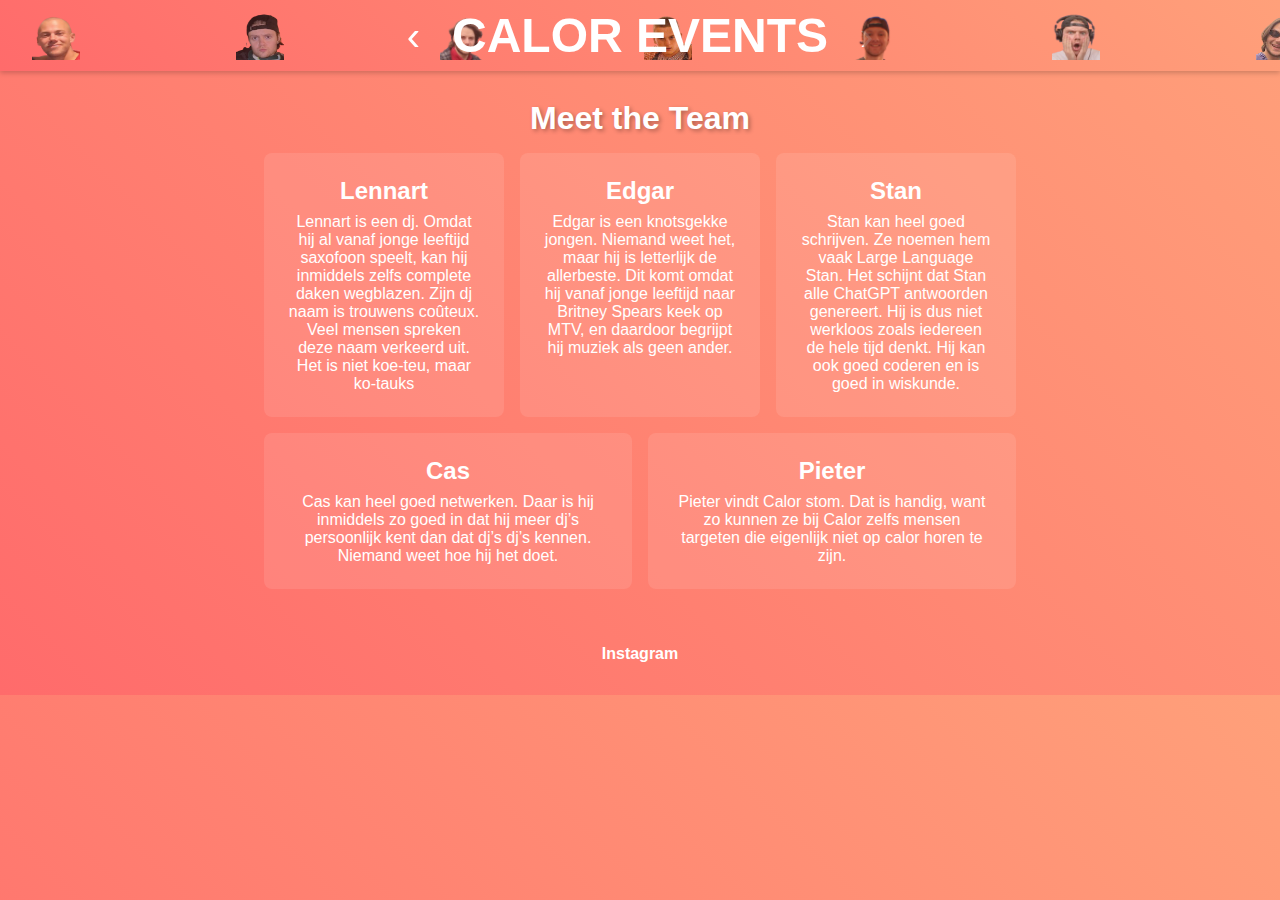
==== about.html @ 2abdaaf2 "nieuw design" ====
<!DOCTYPE html>
<html lang="en">
<head>
  <meta charset="UTF-8" />
  <meta name="description" content="Learn more about CALOR Events - Your ultimate party experience in Nijmegen and Arnhem." />
  <meta name="viewport" content="width=device-width, initial-scale=1.0" />
  <link rel="stylesheet" href="styles.css"> <!-- Link to your shared CSS file -->
  <title>About CALOR</title>
</head>
<body>

  <!-- Header -->
  <header>
    <header>
        <div class="background-images">
            <img src="pics/test 9 stan.png"     alt="Decorative background">
            <img src="pics/test 4 ctx.png"      alt="Decorative background">
            <img src="pics/test 1.png"          alt="Decorative background">
            <img src="pics/test 12 pieter.png"  alt="Decorative background">
            <img src="pics/test 5 ctx.png"      alt="Decorative background">
            <img src="pics/test 6 ctx.png"      alt="Decorative background">
            <img src="pics/test 3.png"          alt="Decorative background">
            <img src="pics/test 7 cas.png"      alt="Decorative background">
            <img src="pics/test 8 stan.png"     alt="Decorative background">
            <img src="pics/test 11 pieter.png"  alt="Decorative background">
            <img src="pics/test 13 pieter.png"  alt="Decorative background">
            <img src="pics/test 2.png"          alt="Decorative background">
            <img src="pics/test 10 pieter.png"  alt="Decorative background">
        </div>
      <a href="index.html" class="nav-arrow">‹</a>
      <h1>CALOR EVENTS</h1>
      <a href="about.html" class="nav-arrow">›</a>
    </header>
  </header>

  <!-- Main Content -->
  <main>
    
    <!-- About Section 
    <section class="intro">
      <h2>Waarom zijn wij zo cool?</h2>
      <p>
        CALOR is more than just an event - it's an experience. Born in the heart of Nijmegen, 
        we bring the hottest parties to the region, always sold out, always unforgettable. 
        Our mission is to create a space where everyone can feel the heat of the music, 
        the energy of the crowd, and the warmth of the community.
      </p>
    </section>
    -->

    <!-- Team Section -->
    <section class="team">
      <h2>Meet the Team</h2>
      <div class="team-members">
        <div class="member">
          <h3>Lennart</h3>
          <p>Lennart is een dj. Omdat hij al vanaf jonge leeftijd saxofoon speelt, kan hij inmiddels 
            zelfs complete daken wegblazen. Zijn dj naam is trouwens coûteux. Veel mensen spreken 
            deze naam verkeerd uit. Het is niet koe-teu, maar ko-tauks</p>
        </div>
        <div class="member">
            <h3>Edgar</h3>
            <p>Edgar is een knotsgekke jongen. Niemand weet het, maar hij is letterlijk de allerbeste. 
                Dit komt omdat hij vanaf jonge leeftijd naar Britney Spears keek op MTV, en daardoor 
                begrijpt hij muziek als geen ander. </p>
          </div>
          <div class="member">
            <h3>Stan</h3>
            <p>Stan kan heel goed schrijven. Ze noemen hem vaak Large Language Stan. Het schijnt dat 
                Stan alle ChatGPT antwoorden genereert. Hij is dus niet werkloos zoals iedereen de 
                hele tijd denkt. Hij kan ook goed coderen en is goed in wiskunde. </p>
          </div>
          <div class="member">
            <h3>Cas</h3>
            <p>Cas kan heel goed netwerken. Daar is hij inmiddels zo goed in dat hij meer dj’s 
              persoonlijk kent dan dat dj’s dj’s kennen. Niemand weet hoe hij het doet. </p>
          </div>
          <div class="member">
            <h3>Pieter</h3>
            <p>Pieter vindt Calor stom. Dat is handig, want zo kunnen ze bij Calor zelfs mensen 
              targeten die eigenlijk niet op calor horen te zijn. </p>
          </div>
      </div>
    </section>

  <!-- Footer -->
  <footer class="social-media">
    <a href="https://www.instagram.com/calor.events/" target="_blank">Instagram</a>
  </footer>

</body>
</html>
---- styles.css ----
/* Body & Background */
body {
  font-family: Arial, sans-serif;
  background: linear-gradient(45deg, #FF6B6B, #FFA07A);
  color: #fff;
  text-align: center;
  /*padding-top: 0;*/
  padding-top: 120px;
}
* {
  margin: 0;
  padding: 0;
  box-sizing: border-box;
}
/* Updated Header CSS */
header {
  position: fixed;
  top: 0;
  width: 100%;
  display: flex;
  align-items: center;
  justify-content: center;
  padding: 0.5rem 1rem;
  background: linear-gradient(45deg, #FF6B6B, #FFA07A);
  z-index: 1000;
  box-shadow: 0 2px 5px rgba(0,0,0,0.2);
  gap: 1rem;
  overflow: hidden;
}

header h1 {
  margin: 0;
  z-index: 500;
  font-size: 3rem;
  order: 2; /* Places CALOR in the middle */
}

.background-images {
  position: absolute;
  top: 0;
  left: 0;
  right: 0;
  bottom: 0;
  display: flex;
  justify-content: space-between;
  align-items: center;
  padding: 0 32px;
  opacity: 0.8;
  width: 200%;
  animation: scroll 20s linear infinite;
}

.background-images img {
  width: 48px;
  height: 48px;
}

.image-set {
  display: flex;
  justify-content: space-around;
  min-width: 100%;
}
@keyframes scroll {
  0% {
    transform: translateX(0);
  }
  100% {
    transform: translateX(-50%);
  }
}
.nav-arrow {
  text-decoration: none;
  color: white;
  font-size: 2.5rem;
  line-height: 1;
  padding: 0 1rem;
  transition: transform 0.2s;
  order: 1; /* Left arrow */
}

.nav-arrow:last-child {
  order: 3; /* Right arrow */
}

.nav-arrow:hover {
  transform: scale(1.2);
  text-shadow: 0 0 10px rgba(255,255,255,0.5);
}

/* Adjust body padding */
body {
  padding-top: 60px; /* Reduced from 120px */
}

/* Optional: Add subtle animation to arrows */
@keyframes pulse {
  0% { transform: scale(1); }
  50% { transform: scale(1.1); }
  100% { transform: scale(1); }
}

.nav-arrow {
  animation: pulse 2s infinite;
}

/* About Page Specific Styles */
.intro {
  margin: 1.5rem auto;
  width: 90%;
  max-width: 800px;
  background-color: rgba(255, 255, 255, 0.1);
  padding: 1.5rem;
  border-radius: 8px;
}

.team {
  margin: 1rem auto;
  width: 100%;
  max-width: 800px;
  background-color:transparent;
  padding: 1.5rem;
  border-radius: 8px;
}

.team-members {
  display: flex;
  justify-content: space-around;
  flex-wrap: wrap;
  gap: 1rem;
  margin-top: 1rem;
}

.member {
  text-align: center;
  background-color: rgba(255, 255, 255, 0.1);
  padding: 1.5rem;
  border-radius: 8px;
  flex: 1 1 200px;
}

h2 {
  font-size: 2rem;
  margin-bottom: 1rem;
  text-shadow: 2px 2px 4px rgba(0, 0, 0, 0.3);
}

h3 {
  font-size: 1.5rem;
  margin-bottom: 0.5rem;
}

    /* Social Media Links */
    .social-media {
      margin: 2rem auto;
    }

    .social-media a {
      color: #fff;
      text-decoration: none;
      margin: 0 10px;
      font-weight: bold;
      transition: color 0.2s;
    }

    .social-media a:hover {
      color: #333;
    }
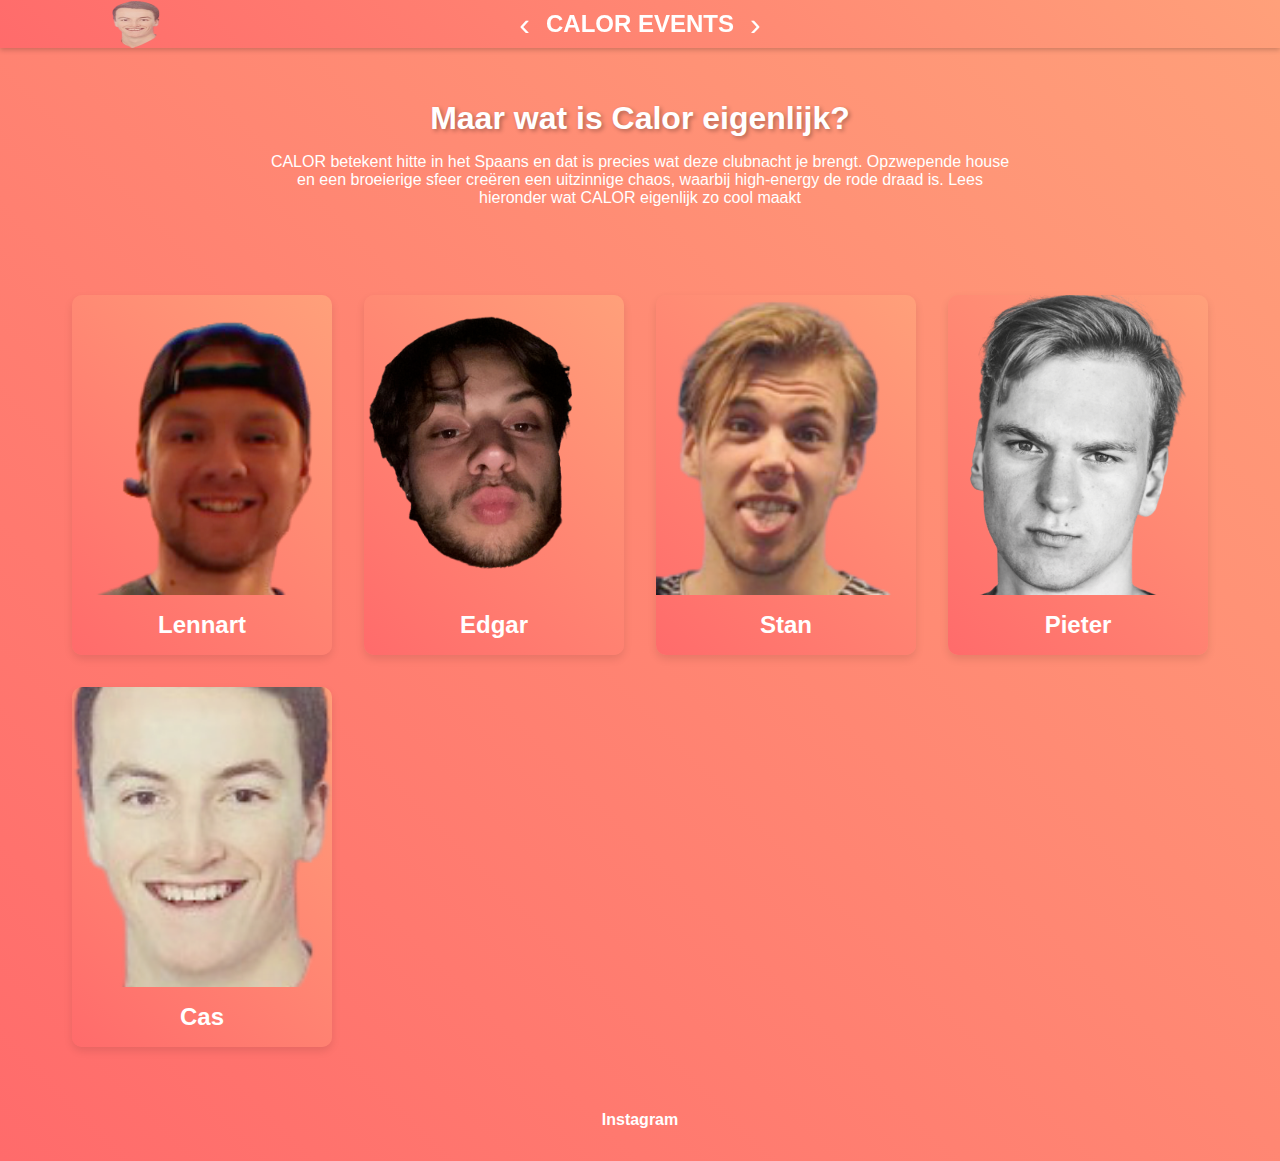
==== commit 952a963e: "alles veranderd, niet normaal joh. lang leve AI en javascript" ====
--- a/about.html
+++ b/about.html
@@ -4,89 +4,169 @@
   <meta charset="UTF-8" />
   <meta name="description" content="Learn more about CALOR Events - Your ultimate party experience in Nijmegen and Arnhem." />
   <meta name="viewport" content="width=device-width, initial-scale=1.0" />
-  <link rel="stylesheet" href="styles.css"> <!-- Link to your shared CSS file -->
+  <link rel="stylesheet" href="styles.css">
+  <link rel="stylesheet" href="header.css">
+  <link rel="stylesheet" href="about.css">
   <title>About CALOR</title>
 </head>
 <body>
 
   <!-- Header -->
   <header>
-    <header>
-        <div class="background-images">
-            <img src="pics/test 9 stan.png"     alt="Decorative background">
-            <img src="pics/test 4 ctx.png"      alt="Decorative background">
-            <img src="pics/test 1.png"          alt="Decorative background">
-            <img src="pics/test 12 pieter.png"  alt="Decorative background">
-            <img src="pics/test 5 ctx.png"      alt="Decorative background">
-            <img src="pics/test 6 ctx.png"      alt="Decorative background">
-            <img src="pics/test 3.png"          alt="Decorative background">
-            <img src="pics/test 7 cas.png"      alt="Decorative background">
-            <img src="pics/test 8 stan.png"     alt="Decorative background">
-            <img src="pics/test 11 pieter.png"  alt="Decorative background">
-            <img src="pics/test 13 pieter.png"  alt="Decorative background">
-            <img src="pics/test 2.png"          alt="Decorative background">
-            <img src="pics/test 10 pieter.png"  alt="Decorative background">
-        </div>
-      <a href="index.html" class="nav-arrow">‹</a>
-      <h1>CALOR EVENTS</h1>
-      <a href="about.html" class="nav-arrow">›</a>
-    </header>
+    <div id="imageContainer"></div>
+    <a href="index.html" class="nav-arrow">‹</a>
+    <h1>CALOR EVENTS</h1>
+    <a href="about.html" class="nav-arrow">›</a>
   </header>
-
-  <!-- Main Content -->
-  <main>
+ 
+  <!-- About Section  -->
+  <section class="intro">
+      <h2>Maar wat is Calor eigenlijk?</h2>
+      <div class="intro-text">
+        <p>
+          CALOR betekent hitte in het Spaans en dat is precies 
+          wat deze clubnacht je brengt. Opzwepende house en een broeierige sfeer creëren 
+          een uitzinnige chaos, waarbij high-energy de rode draad is.
+          Lees hieronder wat CALOR eigenlijk zo cool maakt
+        </p>
+        <p>
+        </p>
+        <div>
+  </section>
     
-    <!-- About Section 
-    <section class="intro">
-      <h2>Waarom zijn wij zo cool?</h2>
-      <p>
-        CALOR is more than just an event - it's an experience. Born in the heart of Nijmegen, 
-        we bring the hottest parties to the region, always sold out, always unforgettable. 
-        Our mission is to create a space where everyone can feel the heat of the music, 
-        the energy of the crowd, and the warmth of the community.
-      </p>
-    </section>
-    -->
-
-    <!-- Team Section -->
-    <section class="team">
-      <h2>Meet the Team</h2>
+    <div class="team-container">
+      <!---
+      <h1 class="team-title">De 5 heiligheden van het CALOR-broederschap:</h1>
+      -->
       <div class="team-members">
-        <div class="member">
-          <h3>Lennart</h3>
-          <p>Lennart is een dj. Omdat hij al vanaf jonge leeftijd saxofoon speelt, kan hij inmiddels 
-            zelfs complete daken wegblazen. Zijn dj naam is trouwens coûteux. Veel mensen spreken 
-            deze naam verkeerd uit. Het is niet koe-teu, maar ko-tauks</p>
-        </div>
-        <div class="member">
-            <h3>Edgar</h3>
-            <p>Edgar is een knotsgekke jongen. Niemand weet het, maar hij is letterlijk de allerbeste. 
-                Dit komt omdat hij vanaf jonge leeftijd naar Britney Spears keek op MTV, en daardoor 
-                begrijpt hij muziek als geen ander. </p>
-          </div>
-          <div class="member">
-            <h3>Stan</h3>
-            <p>Stan kan heel goed schrijven. Ze noemen hem vaak Large Language Stan. Het schijnt dat 
-                Stan alle ChatGPT antwoorden genereert. Hij is dus niet werkloos zoals iedereen de 
-                hele tijd denkt. Hij kan ook goed coderen en is goed in wiskunde. </p>
-          </div>
-          <div class="member">
-            <h3>Cas</h3>
-            <p>Cas kan heel goed netwerken. Daar is hij inmiddels zo goed in dat hij meer dj’s 
-              persoonlijk kent dan dat dj’s dj’s kennen. Niemand weet hoe hij het doet. </p>
-          </div>
-          <div class="member">
-            <h3>Pieter</h3>
-            <p>Pieter vindt Calor stom. Dat is handig, want zo kunnen ze bij Calor zelfs mensen 
-              targeten die eigenlijk niet op calor horen te zijn. </p>
-          </div>
+        <!-- Member cards will be inserted here by JavaScript -->
       </div>
-    </section>
+    </div>
+    
+    <!-- Modal -->
+    <div id="memberModal" class="modal">
+      <div class="modal-content">
+        <span class="close-btn">&times;</span>
+        <h2 class="modal-name" id="modalName"></h2>
+        <div class="modal-bio" id="modalBio"></div>
+      </div>
+    </div>
+  
+    <script>
+      // Team members data
+      const teamMembers = [
+        {
+          name: "Lennart",
+          image: "pics/test 5 ctx.png",
+          bio: "Lennart is DJ en oprichter Calor. Thuishaven negeerde zijn mag ik draaien?-mails toen hij zestien was en zo is hij uit koppigheid en ook wel passie voor muziek een feest gaan organiseren. Nu Calor. Zijn DJ-naam is Coûteux (Frans). Dit zou 'kostbaar' betekenen, wat draaiën voor hem is, en dit was dan mooi. Echter bleek het toch meer 'd uur' te betekenen. Dat was ook goed, want dure spullen zijn ook mooi. Zijn tante heeft er een paar jaar gewoond, maar niet per se verdere verbindingen met Frankrijk."
+        },
+        {
+          name: "Edgar",
+          image: "pics/test 4 ed.png",
+          bio: "Edgar is een knotsgekke jongen. Niemand weet het, maar hij is letterlijk de allerbeste. Dit komt omdat hij vanaf jonge leeftijd naar Britney Spears keek op MTV, en daardoor begrijpt hij muziek als geen ander."
+        },
+        {
+          name: "Stan",
+          image: "pics/test 8 stan.png",
+          bio: "Stan kan heel goed schrijven. Ze noemen hem vaak Large Language Stan. Het schijnt dat Stan alle ChatGPT antwoorden genereert. Hij is dus niet werkloos zoals iedereen de hele tijd denkt. Hij kan ook goed coderen en goed in wiskunde."
+        },
+        {
+          name: "Pieter",
+          image: "pics/test 10 pieter.png",
+          bio: "Pieter is een bekend lid van het team. Hij staat bekend om zijn creatieve aanpak van problemen en onvermoeibare werkethiek. Als hij niet aan het werken is voor Calor Events, kun je hem vinden terwijl hij aan zijn eigen muziekprojecten werkt."
+        },
+        {
+          name: "Cas",
+          image: "pics/test 7 cas.png",
+          bio: "Cas is een essentieel lid van ons team. Met een achtergrond in evenementenbeheer en een passie voor muziek, brengt hij een unieke mix van vaardigheden naar Calor Events. Zijn aandacht voor detail en vermogen om onder druk te werken maken hem onmisbaar."
+        }
+      ];
+  
+      // DOM Elements
+      const teamMembersContainer = document.querySelector('.team-members');
+      const modal = document.getElementById('memberModal');
+      const modalName = document.getElementById('modalName');
+      const modalBio = document.getElementById('modalBio');
+      const closeBtn = document.querySelector('.close-btn');
+  
+      // Generate member cards
+      function renderTeamMembers() {
+        teamMembersContainer.innerHTML = '';
+        
+        teamMembers.forEach(member => {
+          const memberCard = document.createElement('div');
+          memberCard.className = 'member-card';
+          memberCard.innerHTML = `
+            <img src="${member.image}" alt="${member.name}" class="member-image">
+            <div class="member-name">${member.name}</div>
+          `;
+          
+          memberCard.addEventListener('click', () => {
+            openModal(member);
+          });
+          
+          teamMembersContainer.appendChild(memberCard);
+        });
+      }
+  
+      // Open modal with member info
+  function openModal(member) {
+    modalName.textContent = member.name;
+    modalBio.textContent = member.bio;
+    
+    // First set display to block so the element is in the DOM
+    modal.style.display = 'block';
+    
+    // Small delay to ensure display change takes effect before adding the active class
+    setTimeout(() => {
+      modal.classList.add('active');
+    }, 10);
+    
+    document.body.style.overflow = 'hidden'; // Prevent scrolling behind modal
+  }
+  
+  // Close modal
+  function closeModal() {
+    modal.classList.remove('active');
+    
+    // Wait for animation to complete before hiding
+    setTimeout(() => {
+      if (!modal.classList.contains('active')) {
+        modal.style.display = 'none';
+      }
+    }, 300);
+    
+    document.body.style.overflow = ''; // Restore scrolling
+  }
+  
+      // Event listeners
+      closeBtn.addEventListener('click', closeModal);
+      
+      // Close modal when clicking outside of it
+      window.addEventListener('click', (e) => {
+        if (e.target === modal) {
+          closeModal();
+        }
+      });
+      
+      // Close modal with Escape key
+      window.addEventListener('keydown', (e) => {
+        if (e.key === 'Escape' && modal.classList.contains('active')) {
+          closeModal();
+        }
+      });
+  
+      // Initialize
+      renderTeamMembers();
+  
+      // Make modal display: none by default (for animation purposes)
+      modal.style.display = 'none';
+    </script>
 
   <!-- Footer -->
   <footer class="social-media">
     <a href="https://www.instagram.com/calor.events/" target="_blank">Instagram</a>
   </footer>
-
+  <script src="header-animation.js"></script>
 </body>
 </html>--- a/styles.css
+++ b/styles.css
@@ -4,15 +4,14 @@
   background: linear-gradient(45deg, #FF6B6B, #FFA07A);
   color: #fff;
   text-align: center;
-  /*padding-top: 0;*/
-  padding-top: 120px;
+  padding-top: 0;
 }
 * {
   margin: 0;
   padding: 0;
   box-sizing: border-box;
 }
-/* Updated Header CSS */
+/*
 header {
   position: fixed;
   top: 0;
@@ -20,7 +19,7 @@
   display: flex;
   align-items: center;
   justify-content: center;
-  padding: 0.5rem 1rem;
+  padding: 0.5rem 0rem;
   background: linear-gradient(45deg, #FF6B6B, #FFA07A);
   z-index: 1000;
   box-shadow: 0 2px 5px rgba(0,0,0,0.2);
@@ -31,49 +30,16 @@
 header h1 {
   margin: 0;
   z-index: 500;
-  font-size: 3rem;
-  order: 2; /* Places CALOR in the middle */
+  font-size: 1.5rem;
+  order: 2;
 }
-
-.background-images {
-  position: absolute;
-  top: 0;
-  left: 0;
-  right: 0;
-  bottom: 0;
-  display: flex;
-  justify-content: space-between;
-  align-items: center;
-  padding: 0 32px;
-  opacity: 0.8;
-  width: 200%;
-  animation: scroll 20s linear infinite;
-}
-
-.background-images img {
-  width: 48px;
-  height: 48px;
-}
-
-.image-set {
-  display: flex;
-  justify-content: space-around;
-  min-width: 100%;
-}
-@keyframes scroll {
-  0% {
-    transform: translateX(0);
-  }
-  100% {
-    transform: translateX(-50%);
-  }
-}
+*/
 .nav-arrow {
   text-decoration: none;
   color: white;
-  font-size: 2.5rem;
+  font-size: 2rem;
   line-height: 1;
-  padding: 0 1rem;
+  padding: 0;
   transition: transform 0.2s;
   order: 1; /* Left arrow */
 }
@@ -105,14 +71,23 @@
 
 /* About Page Specific Styles */
 .intro {
-  margin: 1.5rem auto;
-  width: 90%;
+  margin: 1rem auto;
+  width: 80%;
   max-width: 800px;
-  background-color: rgba(255, 255, 255, 0.1);
+  background-color:transparent;
   padding: 1.5rem;
   border-radius: 8px;
 }
 
+.intro-text {
+  display: flex;
+  justify-content: space-around;
+  flex-wrap: wrap;
+  gap: 1rem;
+  margin-top: 1rem;
+  
+}
+/*
 .team {
   margin: 1rem auto;
   width: 100%;
@@ -137,7 +112,7 @@
   border-radius: 8px;
   flex: 1 1 200px;
 }
-
+*/
 h2 {
   font-size: 2rem;
   margin-bottom: 1rem;
--- a/header.css
+++ b/header.css
@@ -0,0 +1,38 @@
+header {
+    position: fixed;
+    top: 0;
+    width: 100%;
+    display: flex;
+    align-items: center;
+    justify-content: center;
+    padding: 0.5rem 0rem;
+    background: linear-gradient(45deg, #FF6B6B, #FFA07A);
+    z-index: 1000;
+    box-shadow: 0 2px 5px rgba(0,0,0,0.2);
+    gap: 1rem;
+    overflow: hidden;
+  }
+  
+  header h1 {
+    margin: 0;
+    z-index: 500;
+    font-size: 1.5rem;
+    order: 2;
+  }
+  
+  #imageContainer {
+    position: absolute;
+    top: 0;
+    left: 0;
+    width: 100%;
+    height: 100%;
+    overflow: hidden;
+    opacity: 0.8;
+  }
+  
+  .floating-image {
+    position: absolute;
+    width: 48px;
+    height: 48px;
+    z-index: 1;
+  }--- a/about.css
+++ b/about.css
@@ -0,0 +1,138 @@
+:root {
+  --primary-color: #FF6B6B;
+  --secondary-color: #FFA07A;
+  --text-color: #333;
+  --bg-color: #fff;
+}
+
+.team-container {
+  max-width: 1200px;
+  margin: 0 auto;
+  padding: 2rem;
+}
+
+.team-title {
+  text-align: center;
+  margin-bottom: 3rem;
+  color: #fff;  
+  text-shadow: 2px 2px 4px rgba(0, 0, 0, 0.3);
+}
+
+.team-members {
+  display: grid;
+  grid-template-columns: repeat(auto-fill, minmax(250px, 1fr));
+  gap: 2rem;
+}
+
+.member-card {
+  background: linear-gradient(45deg, var(--primary-color), var(--secondary-color));
+  border-radius: 10px;
+  overflow: hidden;
+  box-shadow: 0 4px 8px rgba(0, 0, 0, 0.1);
+  cursor: pointer;
+  transition: transform 0.3s ease, box-shadow 0.3s ease;
+}
+
+.member-card:hover {
+  transform: translateY(-5px);
+  box-shadow: 0 8px 16px rgba(0, 0, 0, 0.2);
+}
+
+.member-image {
+  width: 100%;
+  height: 300px;
+  object-fit: cover;
+  display: block;
+}
+
+.member-name {
+  padding: 1rem;
+  text-align: center;
+  color: white;
+  font-size: 1.5rem;
+  font-weight: bold;
+}
+
+/* Modal Styles */
+.modal {
+  display: none;
+  position: fixed;
+  top: 0;
+  left: 0;
+  width: 100%;
+  height: 100%;
+  background-color: rgba(0, 0, 0, 0.8);
+  z-index: 1000;
+  overflow: auto;
+  opacity: 0;
+  transition: opacity 0.3s ease;
+}
+
+.modal.active {
+  display: block;
+  opacity: 1;
+}
+
+.modal-content {
+  position: relative;
+  background: linear-gradient(45deg, var(--primary-color), var(--secondary-color));
+  color: white;
+  margin: 10% auto;
+  padding: 2rem;
+  width: 80%;
+  max-width: 700px;
+  border-radius: 10px;
+  box-shadow: 0 5px 15px rgba(0, 0, 0, 0.3);
+  transform: translateY(-50px);
+  transition: transform 0.3s ease;
+}
+
+.modal.active .modal-content {
+  transform: translateY(0);
+}
+
+.close-btn {
+  position: absolute;
+  top: 1rem;
+  right: 1.5rem;
+  font-size: 2rem;
+  color: white;
+  cursor: pointer;
+  transition: transform 0.2s ease;
+}
+
+.close-btn:hover {
+  transform: scale(1.2);
+}
+
+.modal-name {
+  font-size: 2rem;
+  margin-bottom: 1rem;
+  padding-bottom: 0.5rem;
+  border-bottom: 2px solid rgba(255, 255, 255, 0.3);
+}
+
+.modal-bio {
+  font-size: 1.2rem;
+  line-height: 1.6;
+}
+
+@media (max-width: 768px) {
+  .team-members {
+    grid-template-columns: repeat(auto-fill, minmax(200px, 1fr));
+  }
+  
+  .modal-content {
+    width: 90%;
+    margin: 15% auto;
+    padding: 1.5rem;
+  }
+  
+  .modal-name {
+    font-size: 1.6rem;
+  }
+  
+  .modal-bio {
+    font-size: 1rem;
+  }
+}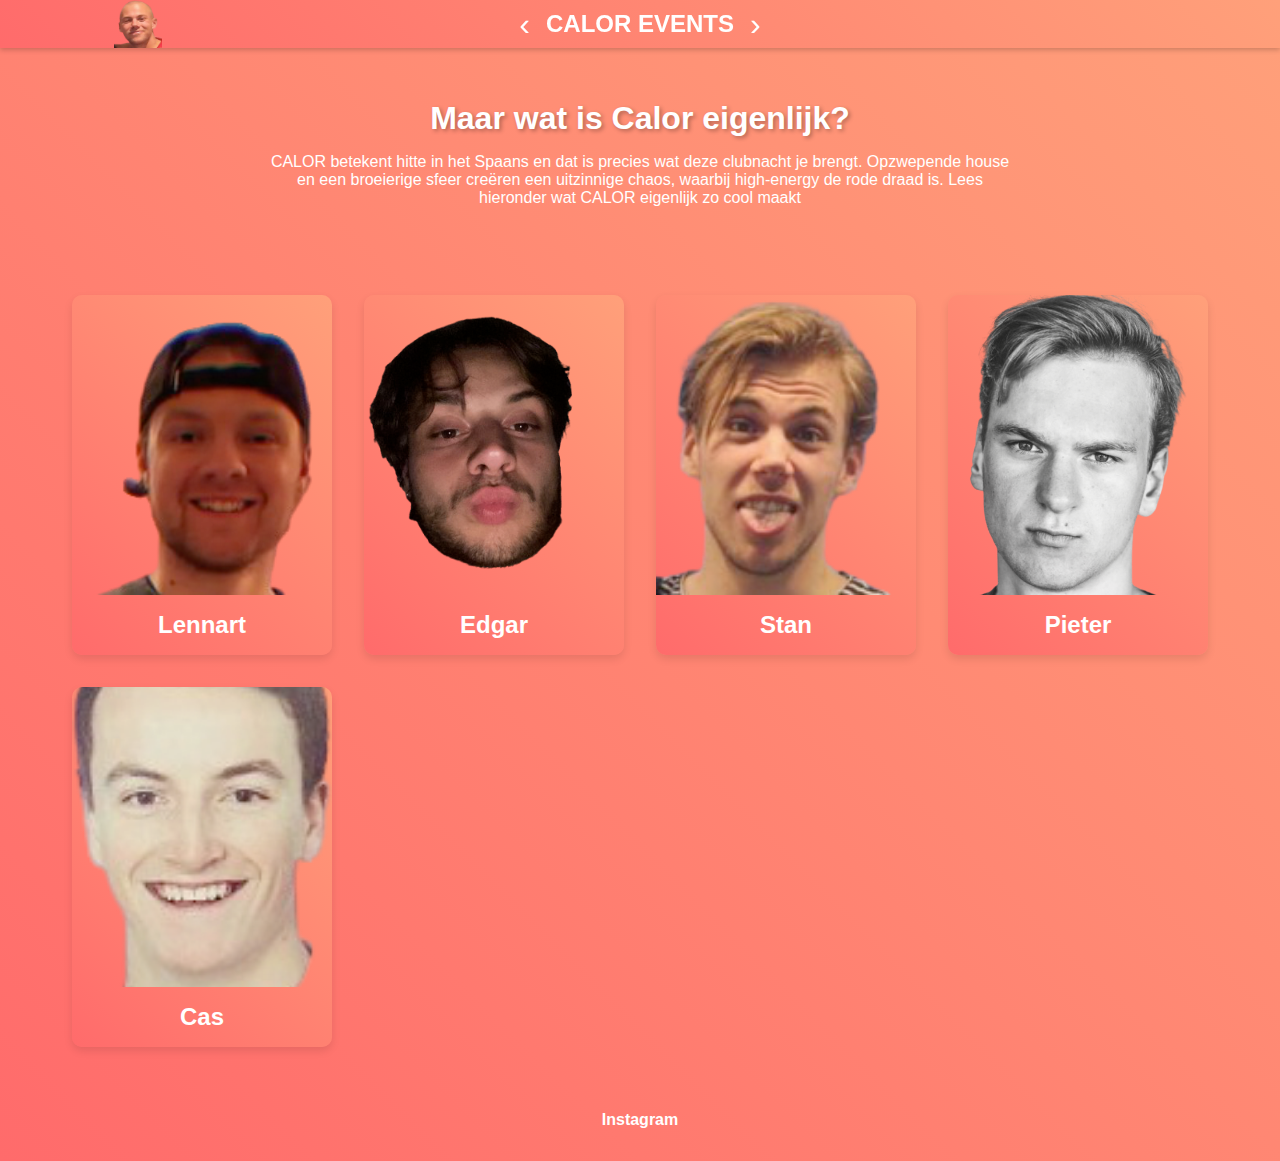
==== commit c62387c4: "alt texts, favicon" ====
--- a/about.html
+++ b/about.html
@@ -8,6 +8,10 @@
   <link rel="stylesheet" href="header.css">
   <link rel="stylesheet" href="about.css">
   <title>About CALOR</title>
+  <link rel="apple-touch-icon" sizes="180x180" href="/apple-touch-icon.png">
+  <link rel="icon" type="image/png" sizes="32x32" href="/favicon-32x32.png">
+  <link rel="icon" type="image/png" sizes="16x16" href="/favicon-16x16.png">
+  <link rel="manifest" href="/site.webmanifest">
 </head>
 <body>
 
